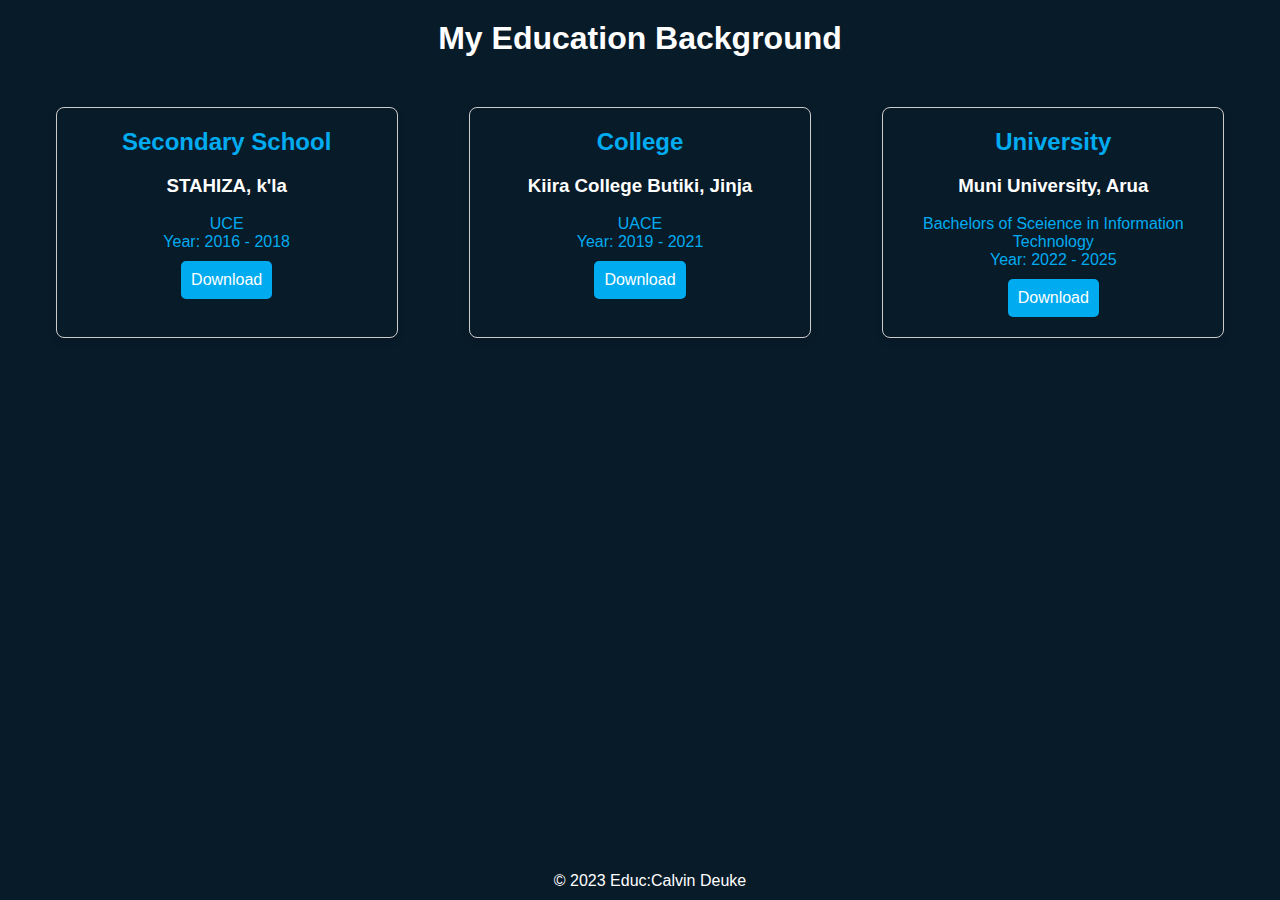
==== cv.html @ 07335b5b "added new cv-file" ====
<!DOCTYPE html>
<html lang="en">
<head>
    <meta charset="UTF-8">
    <meta name="viewport" content="width=device-width, initial-scale=1.0">
    <title>My Education</title>
    <link rel="stylesheet" href="cv.css">
</head>
<body>
    <header>
        <h1>My Education Background</h1>
    </header>

    <section class="main-content">
        <!--<div class="institution">
            <h2>Primary School</h2>
            <p>Certificate: PLE</p>
            <p>Year: 20XX</p>
            <button class="download-btn" onclick="downloadDocument('PLE Certificate')">Download</button>
        </div>-->

        <div class="institution">
            <h2>Secondary School</h2>
            <h3>STAHIZA, k'la</h3>
            <p>UCE</p>
            <p>Year: 2016 - 2018</p>
            <a href="https://drive.google.com/uc?export=download&id=1FGFNWgQYHI1JYIfnIgYvAp0mVSFT9yL9" download="UCE.pdf"><button class="download-btn" onclick="downloadDocument('UCE Certificate')">Download</button></a>
            
        </div>

        <div class="institution">
            <h2>College</h2>
            <h3>Kiira College Butiki, Jinja</h3>
            <p>UACE</p>
            <p>Year: 2019 - 2021</p>
            <a href="https://drive.google.com/uc?export=download&id=1F474MQ6Imp2TMiSJE0TbHO5X_MfJ3LHa"download="UACE.pdf"><button class="download-btn" onclick="downloadDocument('UACE Certificate')">Download</button></a>
            
        </div>

        <div class="institution">
            <h2>University</h2>
            <h3>Muni University, Arua</h3>
            <p>Bachelors of Sceience in Information Technology</p>
            <p>Year: 2022 - 2025</p>
            <a href="https://drive.google.com/uc?export=download&id=1FN4SJEK5cqnfDQ5ShccdmYBPHidHnaoy"download="MU_Admission letter"><button class="download-btn" onclick="downloadDocument('Degree Certificate')">Download</button></a>
            
        </div>
    </section>

    <footer>
        <p>&copy; 2023 Educ:Calvin Deuke</p>
    </footer>

    <script src="cv.js"></script>
</body>
</html>
---- cv.css ----
/* Reset some default styles for better consistency */
body, h1, h2, p {
    margin: 0;
    padding: 0;
}

body {
    font-family: 'Arial', sans-serif;
    background-color:#081b29;
    color: #00abf0;
}

header {
    background-color: #081b29;
    color: #fff;
    text-align: center;
    padding: 20px;
}

.main-content {
    display: flex;
    flex-wrap: wrap;
    justify-content: space-around;
    padding: 20px;
}

.institution {
    background-color: #081b29;
    border: 1px solid #ccc;
    border-radius: 8px;
    padding: 20px;
    margin: 10px;
    width: 300px;
    text-align: center;
    box-shadow: 0 4px 8px rgba(0, 0, 0, 0.1);
    transition: transform 0.3s ease-in-out;
}
h3{
    color: #fff;
}

.institution:hover {
    transform: scale(1.05);
}

.download-btn {
    background-color: #00abf0;
    color: #fff;
    border: none;
    padding: 10px;
    margin-top: 10px;
    cursor: pointer;
    font-size: 16px;
    border-radius: 5px;
}
.main-content::before{
    animation: showRight 1s ease forwards;
    animation-delay: 1s;
}

footer {
    background-color: #081b29;
    color: #fff;
    text-align: center;
    padding: 10px;
    position: fixed;
    bottom: 0;
    width: 100%;
}
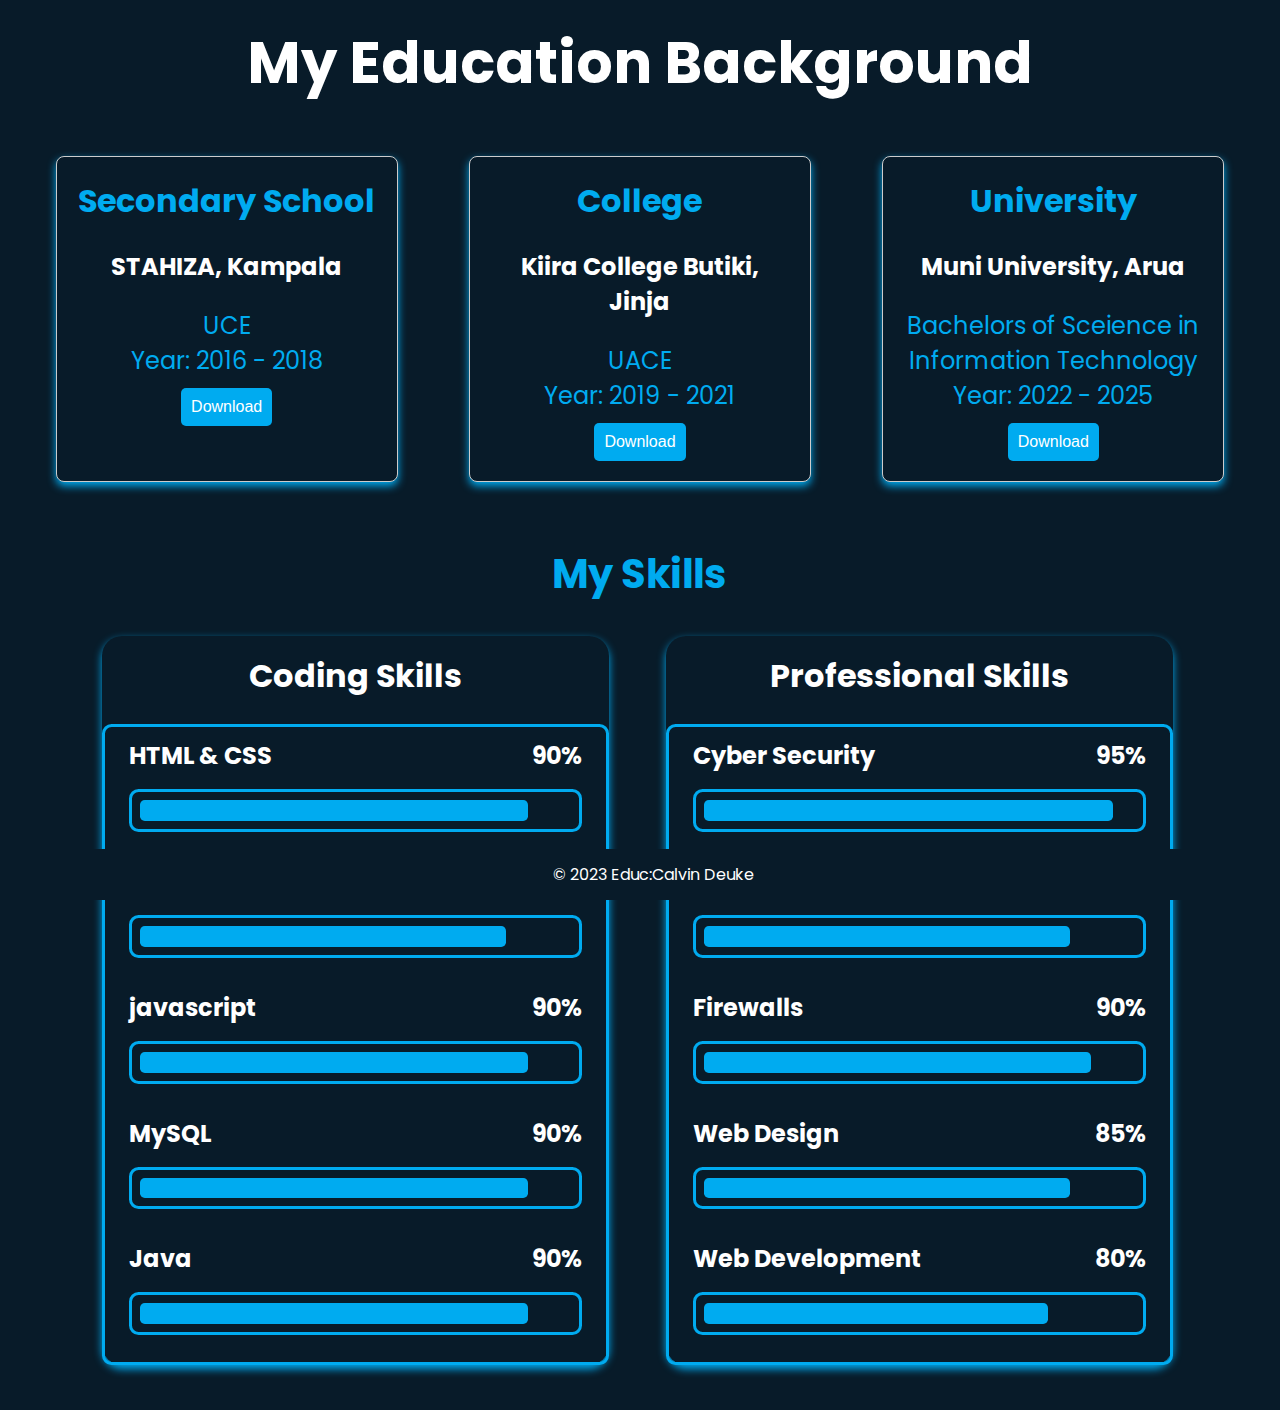
==== commit 20e09def: "added refrees" ====
--- a/cv.html
+++ b/cv.html
@@ -7,21 +7,15 @@
     <link rel="stylesheet" href="cv.css">
 </head>
 <body>
-    <header>
+    <header class="head">
         <h1>My Education Background</h1>
     </header>
 
     <section class="main-content">
-        <!--<div class="institution">
-            <h2>Primary School</h2>
-            <p>Certificate: PLE</p>
-            <p>Year: 20XX</p>
-            <button class="download-btn" onclick="downloadDocument('PLE Certificate')">Download</button>
-        </div>-->
 
         <div class="institution">
             <h2>Secondary School</h2>
-            <h3>STAHIZA, k'la</h3>
+            <h3>STAHIZA, Kampala</h3>
             <p>UCE</p>
             <p>Year: 2016 - 2018</p>
             <a href="https://drive.google.com/uc?export=download&id=1FGFNWgQYHI1JYIfnIgYvAp0mVSFT9yL9" download="UCE.pdf"><button class="download-btn" onclick="downloadDocument('UCE Certificate')">Download</button></a>
@@ -47,6 +41,78 @@
         </div>
     </section>
 
+    <!--Skills section-->
+    <section class="skills" id="skills">
+        <h2 class="heading">My <span>Skills</span> </h2>
+        <div class="skills-row">
+            <div class="skills-column">
+                <h3 class="title">Coding Skills</h3>
+
+                <div class="skills-box">
+                    <div class="skills-content">
+                        <div class="progress">
+                            <h2>HTML & CSS <span>90%</span></h2>
+                            <div class="bar"><span></span></div>
+                        </div>
+            
+                        <div class="progress">
+                            <h2>C++ <span>85%</span></h2>
+                            <div class="bar"><span></span></div>
+                        </div>
+            
+                        <div class="progress">
+                            <h2>javascript <span>90%</span></h2>
+                            <div class="bar"><span></span></div>
+                        </div>
+            
+                        <div class="progress">
+                            <h2>MySQL <span>90%</span></h2>
+                            <div class="bar"><span></span></div>
+                        </div>
+            
+                        <div class="progress">
+                            <h2>Java <span>90%</span></h2>
+                            <div class="bar"><span></span></div>
+                        </div>
+                    </div>
+                </div>
+            </div>
+
+            <div class="skills-column">
+                <h3 class="title">Professional Skills</h3>
+
+                <div class="skills-box">
+                    <div class="skills-content">
+                        <div class="progress">
+                            <h2>Cyber Security <span>95%</span></h2>
+                            <div class="bar"><span></span></div>
+                        </div>
+            
+                        <div class="progress">
+                            <h2>Routing and Switching <span>85%</span></h2>
+                            <div class="bar"><span></span></div>
+                        </div>
+            
+                        <div class="progress">
+                            <h2>Firewalls <span>90%</span></h2>
+                            <div class="bar"><span></span></div>
+                        </div>
+            
+                        <div class="progress">
+                            <h2>Web Design <span>85%</span></h2>
+                            <div class="bar"><span></span></div>
+                        </div>
+            
+                        <div class="progress">
+                            <h2>Web Development <span>80%</span></h2>
+                            <div class="bar"><span></span></div>
+                        </div>
+                    </div>
+                </div>
+            </div>
+        </div>
+    </section>
+
     <footer>
         <p>&copy; 2023 Educ:Calvin Deuke</p>
     </footer>
--- a/cv.css
+++ b/cv.css
@@ -1,13 +1,20 @@
-/* Reset some default styles for better consistency */
+@import url('http://fonts.googleapis.com/css2?family=Poppins:wght@300;400;500,600,700,800,900&display=swap');
+
 body, h1, h2, p {
     margin: 0;
     padding: 0;
 }
+.head{
+    text-align: center;
+    font-size:1.8rem;
+    color: #fff;
+}
 
 body {
-    font-family: 'Arial', sans-serif;
+    font-family: 'Poppins', sans-serif;
     background-color:#081b29;
     color: #00abf0;
+    margin-bottom: 25px;
 }
 
 header {
@@ -32,10 +39,20 @@
     margin: 10px;
     width: 300px;
     text-align: center;
-    box-shadow: 0 4px 8px rgba(0, 0, 0, 0.1);
+    box-shadow: 0 4px 8px  #00abf0/*rgba(0, 0, 0, 0.1)*/;
     transition: transform 0.3s ease-in-out;
 }
+.institution h2{
+    text-align: center;
+    font-size:2.0rem;
+    color: #00abf0;
+}
+.institution p{
+    font-size: 1.5rem;
+}
 h3{
+    text-align: center;
+    font-size:1.5rem;
     color: #fff;
 }
 
@@ -58,12 +75,147 @@
     animation-delay: 1s;
 }
 
+
+.heading{
+    text-align: center;
+    font-size:2.5rem;
+    padding: 2rem;
+}
+.title{
+    text-align: center;
+}
+.skills{
+    margin-top: 20px;
+    margin: auto;
+    min-height:auto;
+    padding-bottom: 1.2rem;
+    background: var(--second-bg-color);
+    width: 88%;
+}
+
+.skills .skills-row{
+    display: flex;
+    flex-wrap: wrap;
+    gap: 2rem;
+}
+.skills-column {
+    flex: 1;
+    max-width: 45%;
+    margin-left: 25px;
+    box-shadow: 0 4px 8px #00abf0;
+    border-radius: 20px;
+    transition: transform 0.3s ease-in-out;
+    
+}
+.skills-column h3{
+    padding-top: 1rem;
+}
+.skills-column:hover {
+    transform: scale(1.05);
+}
+.skills-row .skills-column{
+    flex: 1 1 30rem;
+}
+
+.skills-column .title{
+   font-size: 2.0rem;
+   margin: 0 0 1.5rem;
+}
+
+
+.skills-box .skills-content{
+    position: relative;
+    border: .2rem solid #00abf0;
+    border-radius: .6rem;
+    padding: .2rem 1.5rem;
+}
+.skills-content .progress{
+    padding: 0.5rem 0;
+}
+.skills-content .progress h2{
+    color: #fff;
+    font-size: 1.5rem;
+    display: flex;
+    justify-content: space-between;
+}
+.skills-content .progress .bar{
+    height: 1.3rem;
+    border-radius: .6rem;
+    border: .2rem solid #00abf0;
+    padding: .5rem;
+    margin: 1rem 0;
+}
+.skills-content .progress .bar span{
+    display: block;
+    height: 100%;
+    border-radius: .3rem;
+    background:#00abf0;
+}
+.skills-column:nth-child(1) .skills-content .progress:nth-child(1) .bar span{
+    width: 90%;
+}
+.skills-column:nth-child(1) .skills-content .progress:nth-child(2) .bar span{
+    width: 85%;
+}
+.skills-column:nth-child(1) .skills-content .progress:nth-child(3) .bar span{
+    width: 90%;
+}
+.skills-column:nth-child(1) .skills-content .progress:nth-child(4) .bar span{
+    width: 90%;
+}
+.skills-column:nth-child(1) .skills-content .progress:nth-child(5) .bar span{
+    width: 90%;
+}
+/*Professional*/
+.skills-column:nth-child(2) .skills-content .progress:nth-child(1) .bar span{
+    width: 95%;
+}
+.skills-column:nth-child(2) .skills-content .progress:nth-child(2) .bar span{
+    width: 85%;
+}
+.skills-column:nth-child(2) .skills-content .progress:nth-child(3) .bar span{
+    width: 90%;
+}
+.skills-column:nth-child(2) .skills-content .progress:nth-child(4) .bar span{
+    width: 85%;
+}
+.skills-column:nth-child(2) .skills-content .progress:nth-child(5) .bar span{
+    width: 80%;
+}
 footer {
     background-color: #081b29;
     color: #fff;
     text-align: center;
-    padding: 10px;
+    padding: 13px;
     position: fixed;
     bottom: 0;
     width: 100%;
 }
+@media screen and (max-width: 768px) {
+    .institution p{
+        font-size: 1.5rem;
+    }
+    .skills-column {
+      max-width: 100%;
+      margin-bottom: 30px;
+      margin-left: 15px;
+    }
+    .head{
+        text-align: center;
+        font-size:1.0rem;
+        color: #fff;
+    }
+    .heading{
+        text-align: center;
+        font-size:2.5rem;
+    }
+    .skills-content .progress h2{
+        color: #fff;
+        font-size: 1.5rem;
+        display: flex;
+        justify-content: space-between;
+    }
+    .skills-column h3{
+        font-size: 1.0rem;
+    }
+}
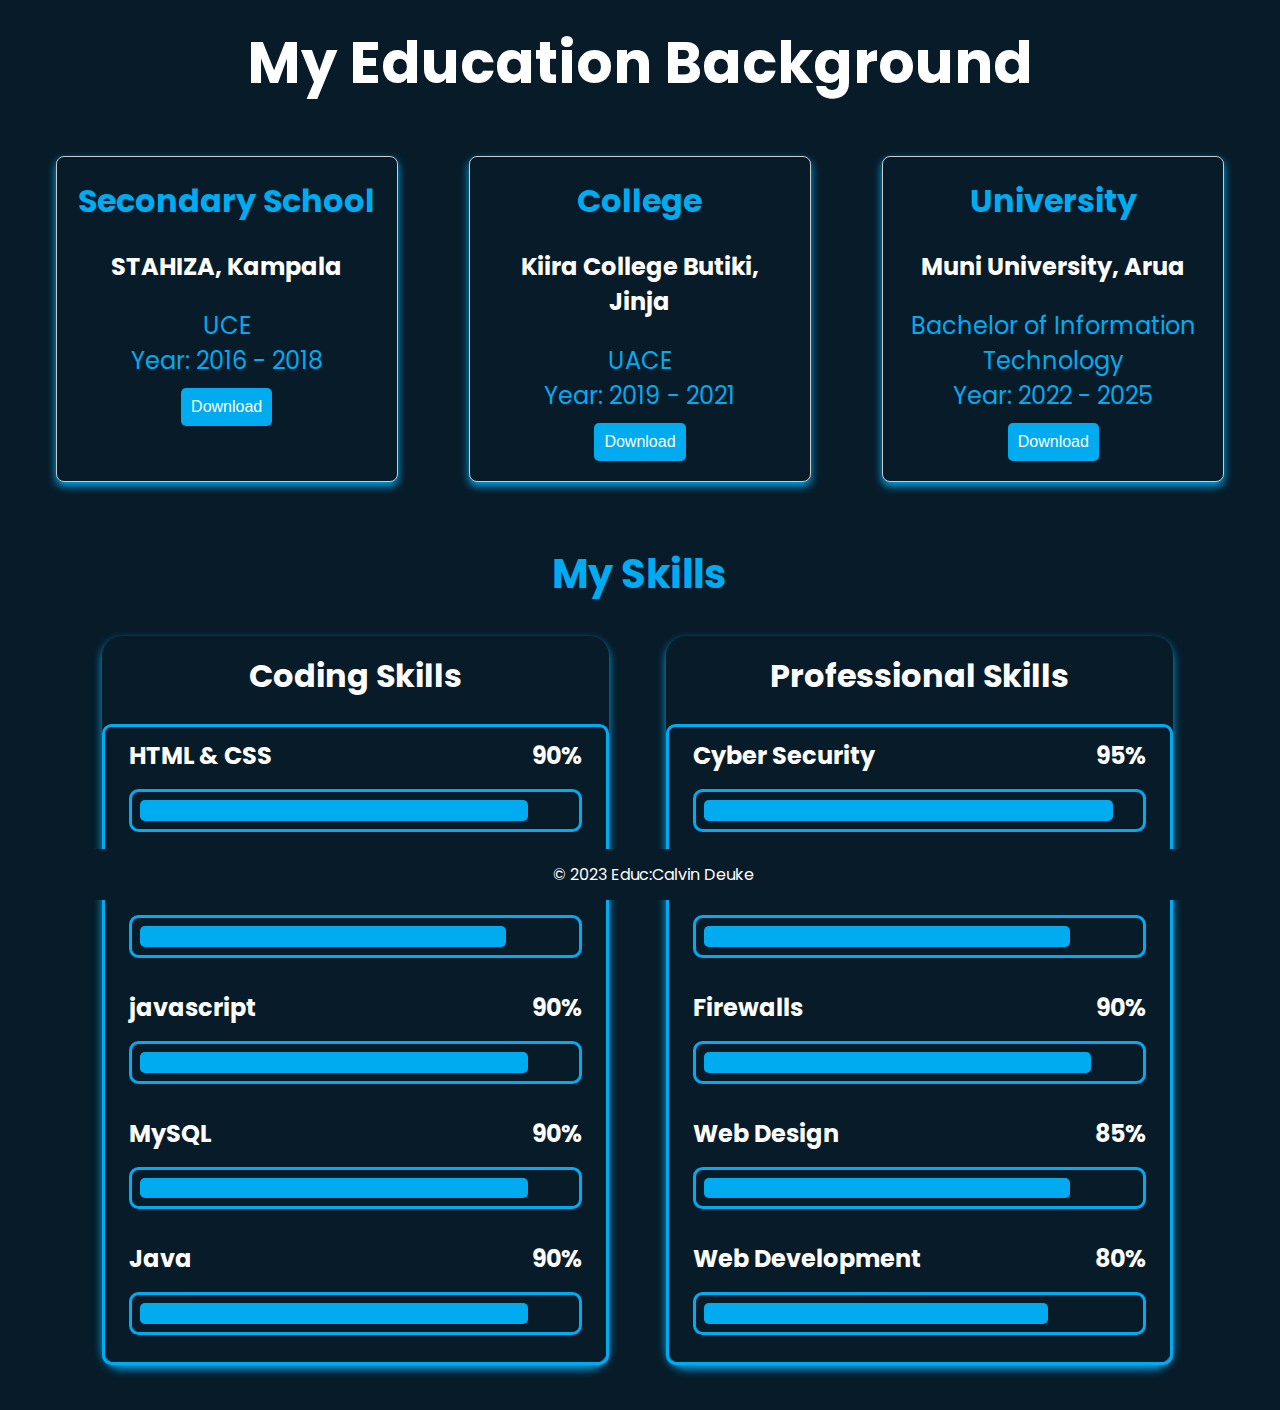
==== commit c4bc219d: "update" ====
--- a/cv.html
+++ b/cv.html
@@ -34,7 +34,7 @@
         <div class="institution">
             <h2>University</h2>
             <h3>Muni University, Arua</h3>
-            <p>Bachelors of Sceience in Information Technology</p>
+            <p>Bachelor of Information Technology</p>
             <p>Year: 2022 - 2025</p>
             <a href="https://drive.google.com/uc?export=download&id=1FN4SJEK5cqnfDQ5ShccdmYBPHidHnaoy"download="MU_Admission letter"><button class="download-btn" onclick="downloadDocument('Degree Certificate')">Download</button></a>
             
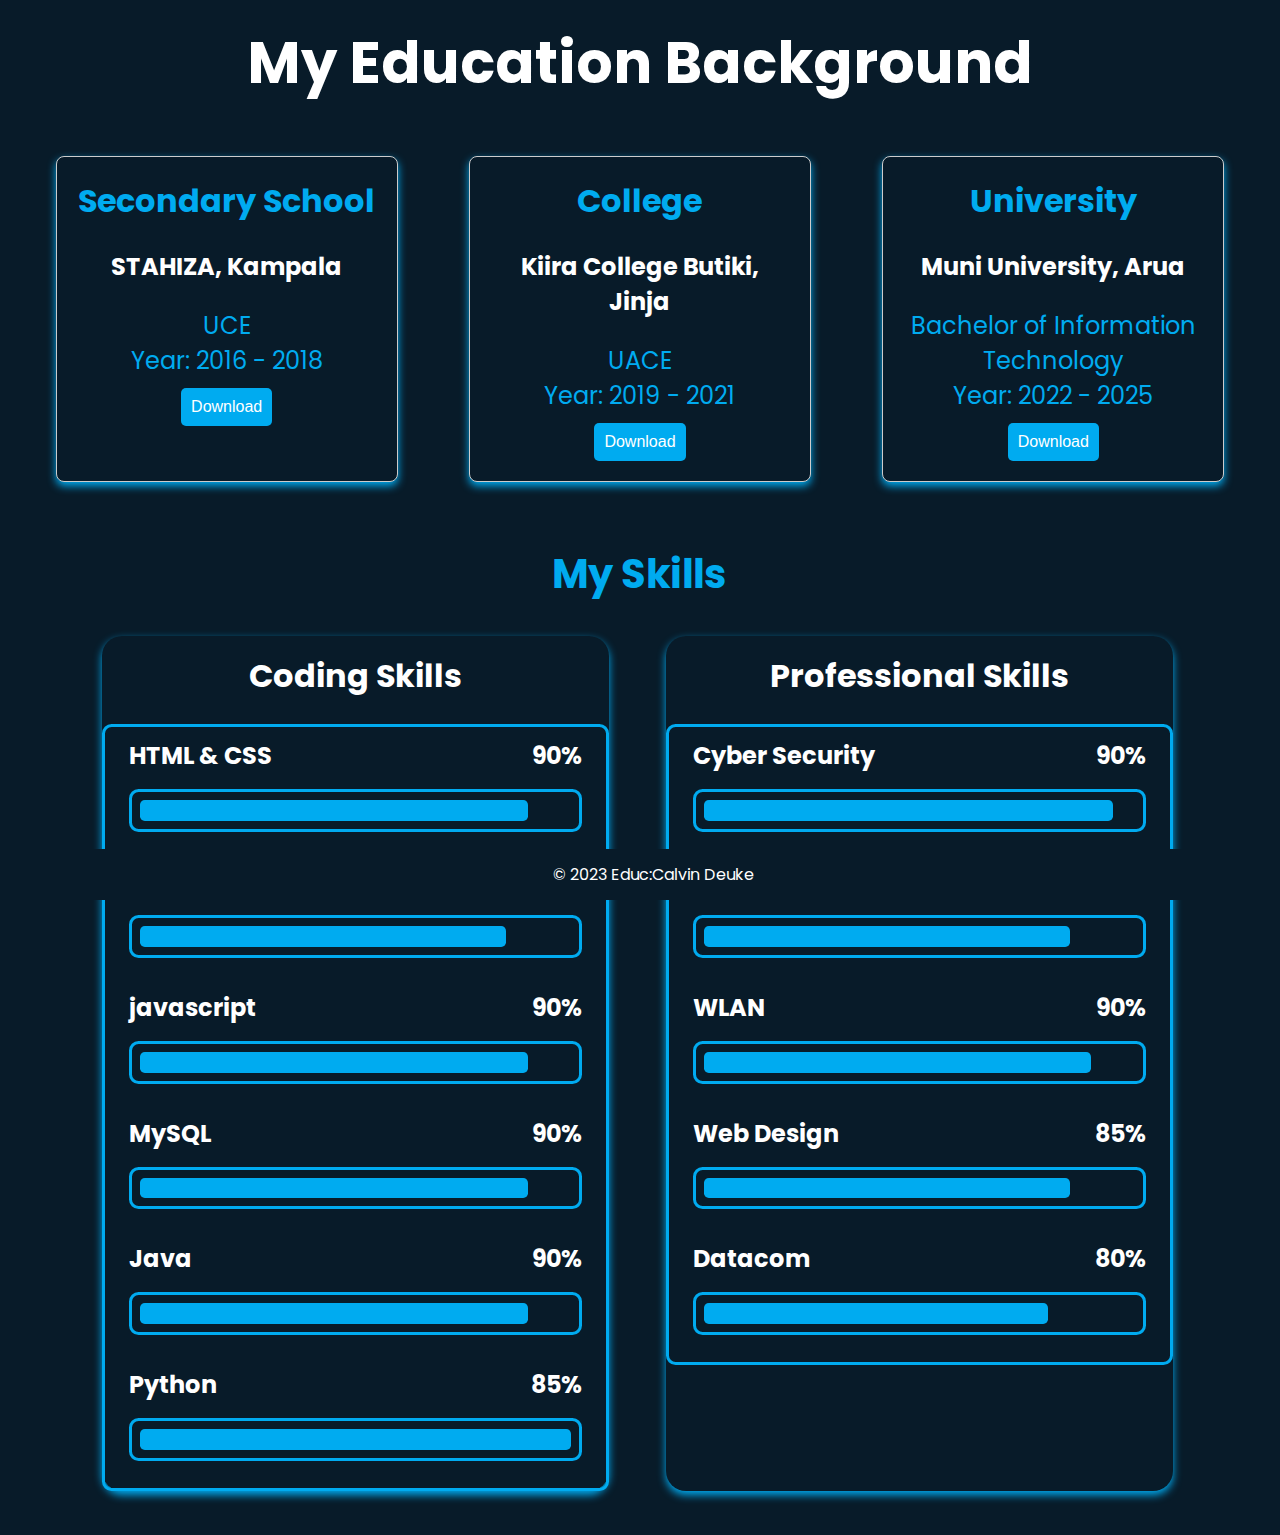
==== commit d885926e: "update on cv" ====
--- a/cv.html
+++ b/cv.html
@@ -56,7 +56,7 @@
                         </div>
             
                         <div class="progress">
-                            <h2>C++ <span>85%</span></h2>
+                            <h2>Bootstrap <span>85%</span></h2>
                             <div class="bar"><span></span></div>
                         </div>
             
@@ -74,6 +74,11 @@
                             <h2>Java <span>90%</span></h2>
                             <div class="bar"><span></span></div>
                         </div>
+
+                        <div class="progress">
+                            <h2>Python <span>85%</span></h2>
+                            <div class="bar"><span></span></div>
+                        </div>
                     </div>
                 </div>
             </div>
@@ -84,7 +89,7 @@
                 <div class="skills-box">
                     <div class="skills-content">
                         <div class="progress">
-                            <h2>Cyber Security <span>95%</span></h2>
+                            <h2>Cyber Security <span>90%</span></h2>
                             <div class="bar"><span></span></div>
                         </div>
             
@@ -94,7 +99,7 @@
                         </div>
             
                         <div class="progress">
-                            <h2>Firewalls <span>90%</span></h2>
+                            <h2>WLAN<span>90%</span></h2>
                             <div class="bar"><span></span></div>
                         </div>
             
@@ -104,7 +109,7 @@
                         </div>
             
                         <div class="progress">
-                            <h2>Web Development <span>80%</span></h2>
+                            <h2>Datacom<span>80%</span></h2>
                             <div class="bar"><span></span></div>
                         </div>
                     </div>
